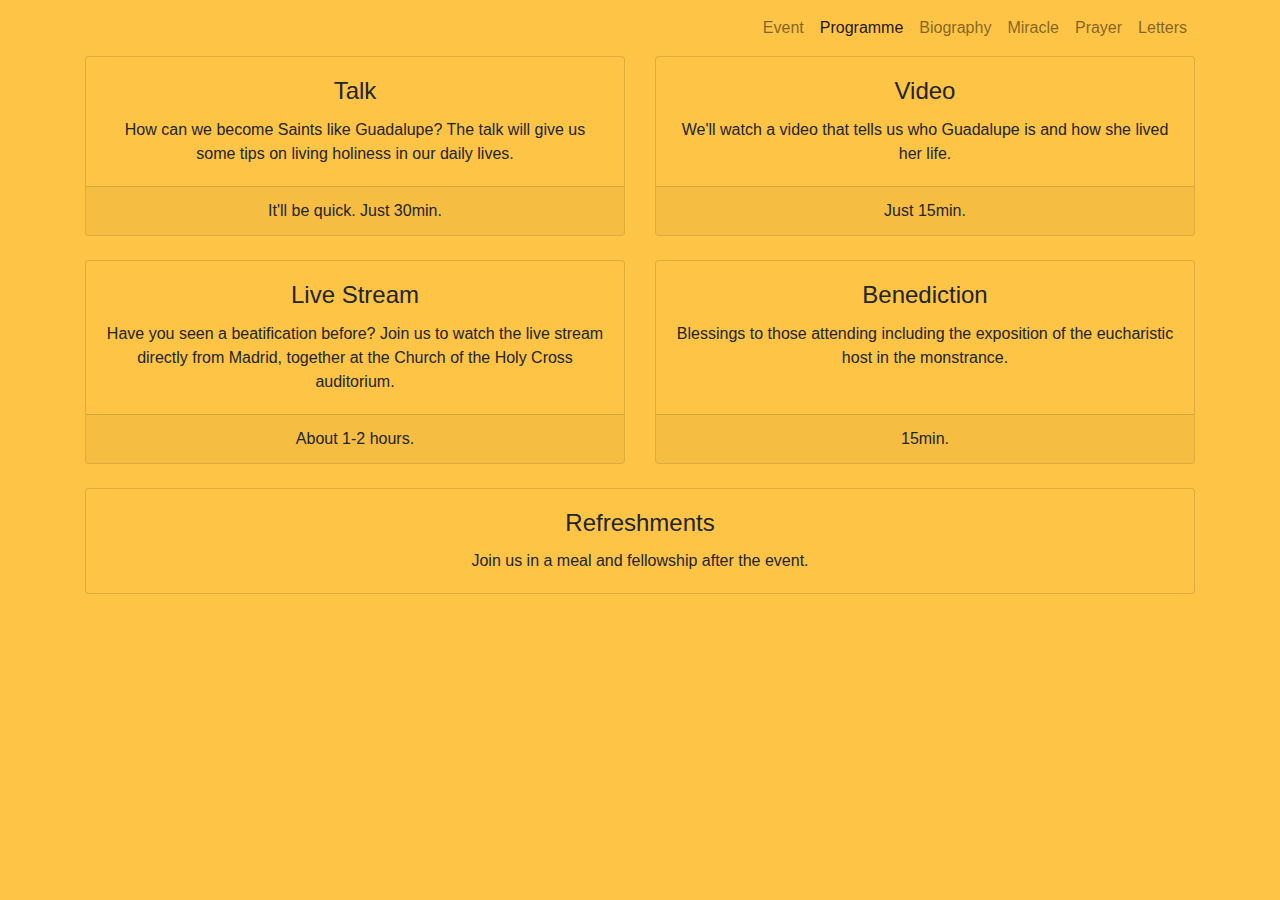
==== programme.html @ d986b493 "Update programmes" ====
<!DOCTYPE html>
<html lang="en">

<head>

    <meta charset="utf-8">
    <meta name="viewport" content="width=device-width, initial-scale=1, shrink-to-fit=no">
    <meta name="description" content="">
    <meta name="author" content="">

    <title>The Beatification of Guadalupe Ortiz</title>

    <!-- Bootstrap core CSS -->
    <link href="css/bootstrap.css" rel="stylesheet">
    <link href="css/main.css" rel="stylesheet">

</head>

<body>

<!-- Navigation -->
<nav class="navbar navbar-expand-lg navbar-light static-top">
    <div class="container">
        <button class="navbar-toggler" type="button" data-toggle="collapse" data-target="#navbarResponsive" aria-controls="navbarResponsive" aria-expanded="false" aria-label="Toggle navigation">
            <span class="navbar-toggler-icon"></span>
        </button>
        <div class="collapse navbar-collapse" id="navbarResponsive">
            <ul class="navbar-nav ml-auto">
                <li class="nav-item">
                    <a class="nav-link" href="index.html">Event</a>
                </li>
                <li class="nav-item active">
                    <a class="nav-link" href="programme.html">Programme</a>
                </li>
                <li class="nav-item">
                    <a class="nav-link" href="https://opusdei.org/en-sg/article/biography-of-guadalupe-ortiz/" target="_blank">Biography</a>
                </li>
                <li class="nav-item">
                    <a class="nav-link" href="https://opusdei.org/en-us/article/cure-of-antonio-sedano-miracle-guadalupe-ortiz-de-landazuri/" target="_blank">Miracle</a>
                </li>
                <li class="nav-item">
                    <a class="nav-link" href="https://opusdei.org/en-us/article/prayer-for-guadalupes-intercession/" target="_blank">Prayer</a>
                </li>
                <li class="nav-item">
                    <a class="nav-link" href="https://opusdei.org/en-sg/article/letters-to-a-saint/" target="_blank">Letters</a>
                </li>
            </ul>
        </div>
    </div>
</nav>

<!-- Page Content -->
<div class="container">
    <!-- Page Features -->
    <div class="row text-center">
        <div class="col-lg-6 col-md-6 mb-4">
            <div class="card h-100">
                <div class="card-body">
                    <h4 class="card-title">Talk</h4>
                    <p class="card-text">How can we become Saints like Guadalupe? The talk will give us some tips on living holiness in our daily lives.</p>
                </div>
                <div class="card-footer">
                    It'll be quick. Just 30min.
                </div>
            </div>
        </div>

        <div class="col-lg-6 col-md-6 mb-4">
            <div class="card h-100">
                <div class="card-body">
                    <h4 class="card-title">Video</h4>
                    <p class="card-text">We'll watch a video that tells us who Guadalupe is and how she lived her life.</p>
                </div>
                <div class="card-footer">
                    Just 15min.
                </div>
            </div>
        </div>

        <div class="col-lg-6 col-md-6 mb-4">
            <div class="card h-100">
                <div class="card-body">
                    <h4 class="card-title">Live Stream</h4>
                    <p class="card-text">Have you seen a beatification before? Join us to watch the live stream directly from Madrid, together at the Church of the Holy Cross auditorium.</p>
                </div>
                <div class="card-footer">
                    About 1-2 hours.
                </div>
            </div>
        </div>

        <div class="col-lg-6 col-md-6 mb-4">
            <div class="card h-100">
                <div class="card-body">
                    <h4 class="card-title">Benediction</h4>
                    <p class="card-text">Blessings to those attending including the exposition of the eucharistic host in the monstrance.</p>
                </div>
                <div class="card-footer">
                    15min.
                </div>
            </div>
        </div>

        <div class="col-lg-12 col-md-12 mb-4">
            <div class="card h-100">
                <div class="card-body">
                    <h4 class="card-title">Refreshments</h4>
                    <p class="card-text">Join us in a meal and fellowship after the event.</p>
                </div>
            </div>
        </div>

    </div>
    <!-- /.row -->
</div>

<!-- Bootstrap core JavaScript -->
<script src="https://code.jquery.com/jquery-3.3.1.slim.min.js" integrity="sha384-q8i/X+965DzO0rT7abK41JStQIAqVgRVzpbzo5smXKp4YfRvH+8abtTE1Pi6jizo" crossorigin="anonymous"></script>
<script src="https://cdnjs.cloudflare.com/ajax/libs/popper.js/1.14.7/umd/popper.min.js" integrity="sha384-UO2eT0CpHqdSJQ6hJty5KVphtPhzWj9WO1clHTMGa3JDZwrnQq4sF86dIHNDz0W1" crossorigin="anonymous"></script>
<script src="https://stackpath.bootstrapcdn.com/bootstrap/4.3.1/js/bootstrap.min.js" integrity="sha384-JjSmVgyd0p3pXB1rRibZUAYoIIy6OrQ6VrjIEaFf/nJGzIxFDsf4x0xIM+B07jRM" crossorigin="anonymous"></script>

</body>

</html>
---- css/main.css ----
body {
    background: #fec446;
}

.card {
    background: #fec446;
}
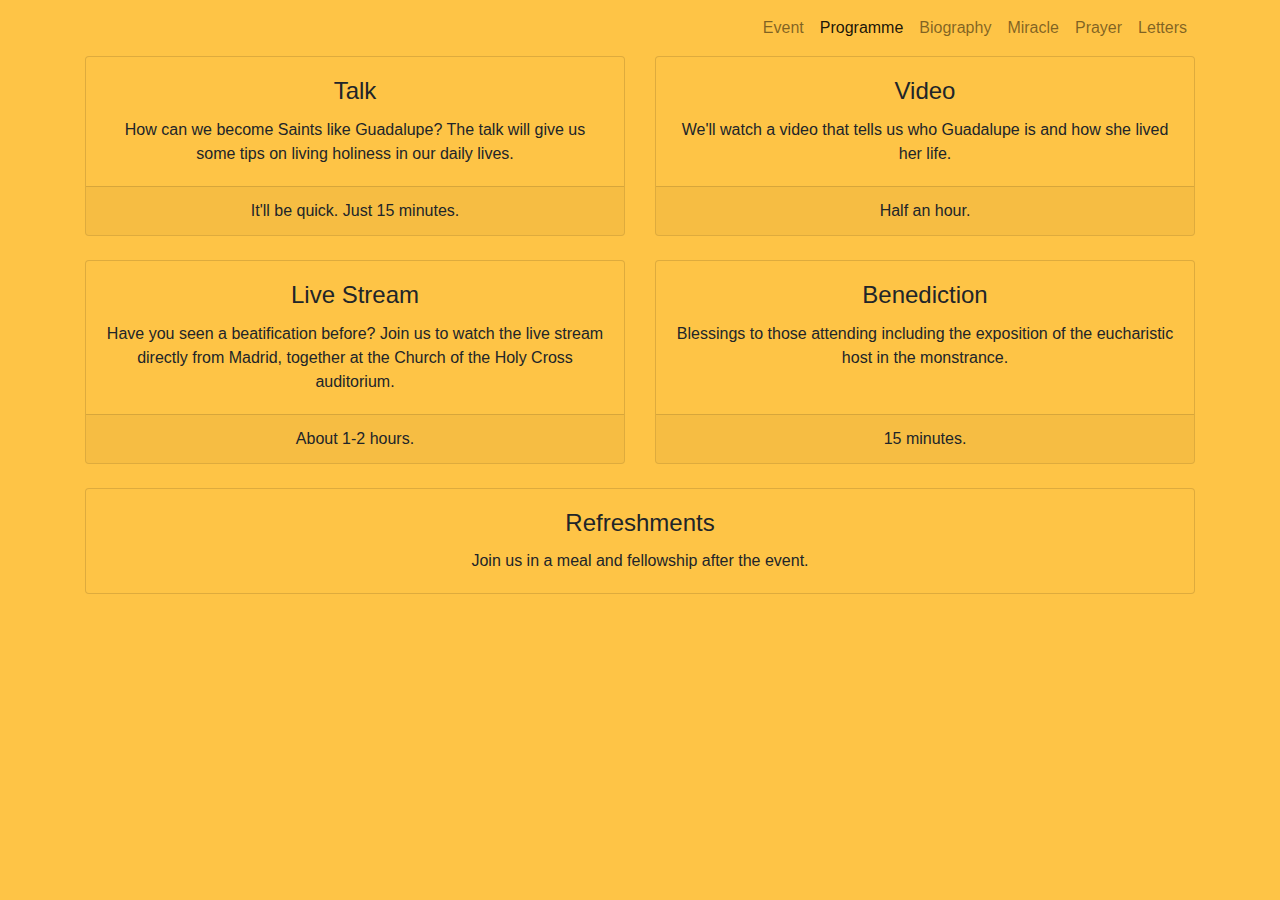
==== commit cc01febe: "Add new banner" ====
--- a/programme.html
+++ b/programme.html
@@ -60,7 +60,7 @@
                     <p class="card-text">How can we become Saints like Guadalupe? The talk will give us some tips on living holiness in our daily lives.</p>
                 </div>
                 <div class="card-footer">
-                    It'll be quick. Just 30min.
+                    It'll be quick. Just 15 minutes.
                 </div>
             </div>
         </div>
@@ -72,7 +72,7 @@
                     <p class="card-text">We'll watch a video that tells us who Guadalupe is and how she lived her life.</p>
                 </div>
                 <div class="card-footer">
-                    Just 15min.
+                    Half an hour.
                 </div>
             </div>
         </div>
@@ -96,7 +96,7 @@
                     <p class="card-text">Blessings to those attending including the exposition of the eucharistic host in the monstrance.</p>
                 </div>
                 <div class="card-footer">
-                    15min.
+                    15 minutes.
                 </div>
             </div>
         </div>
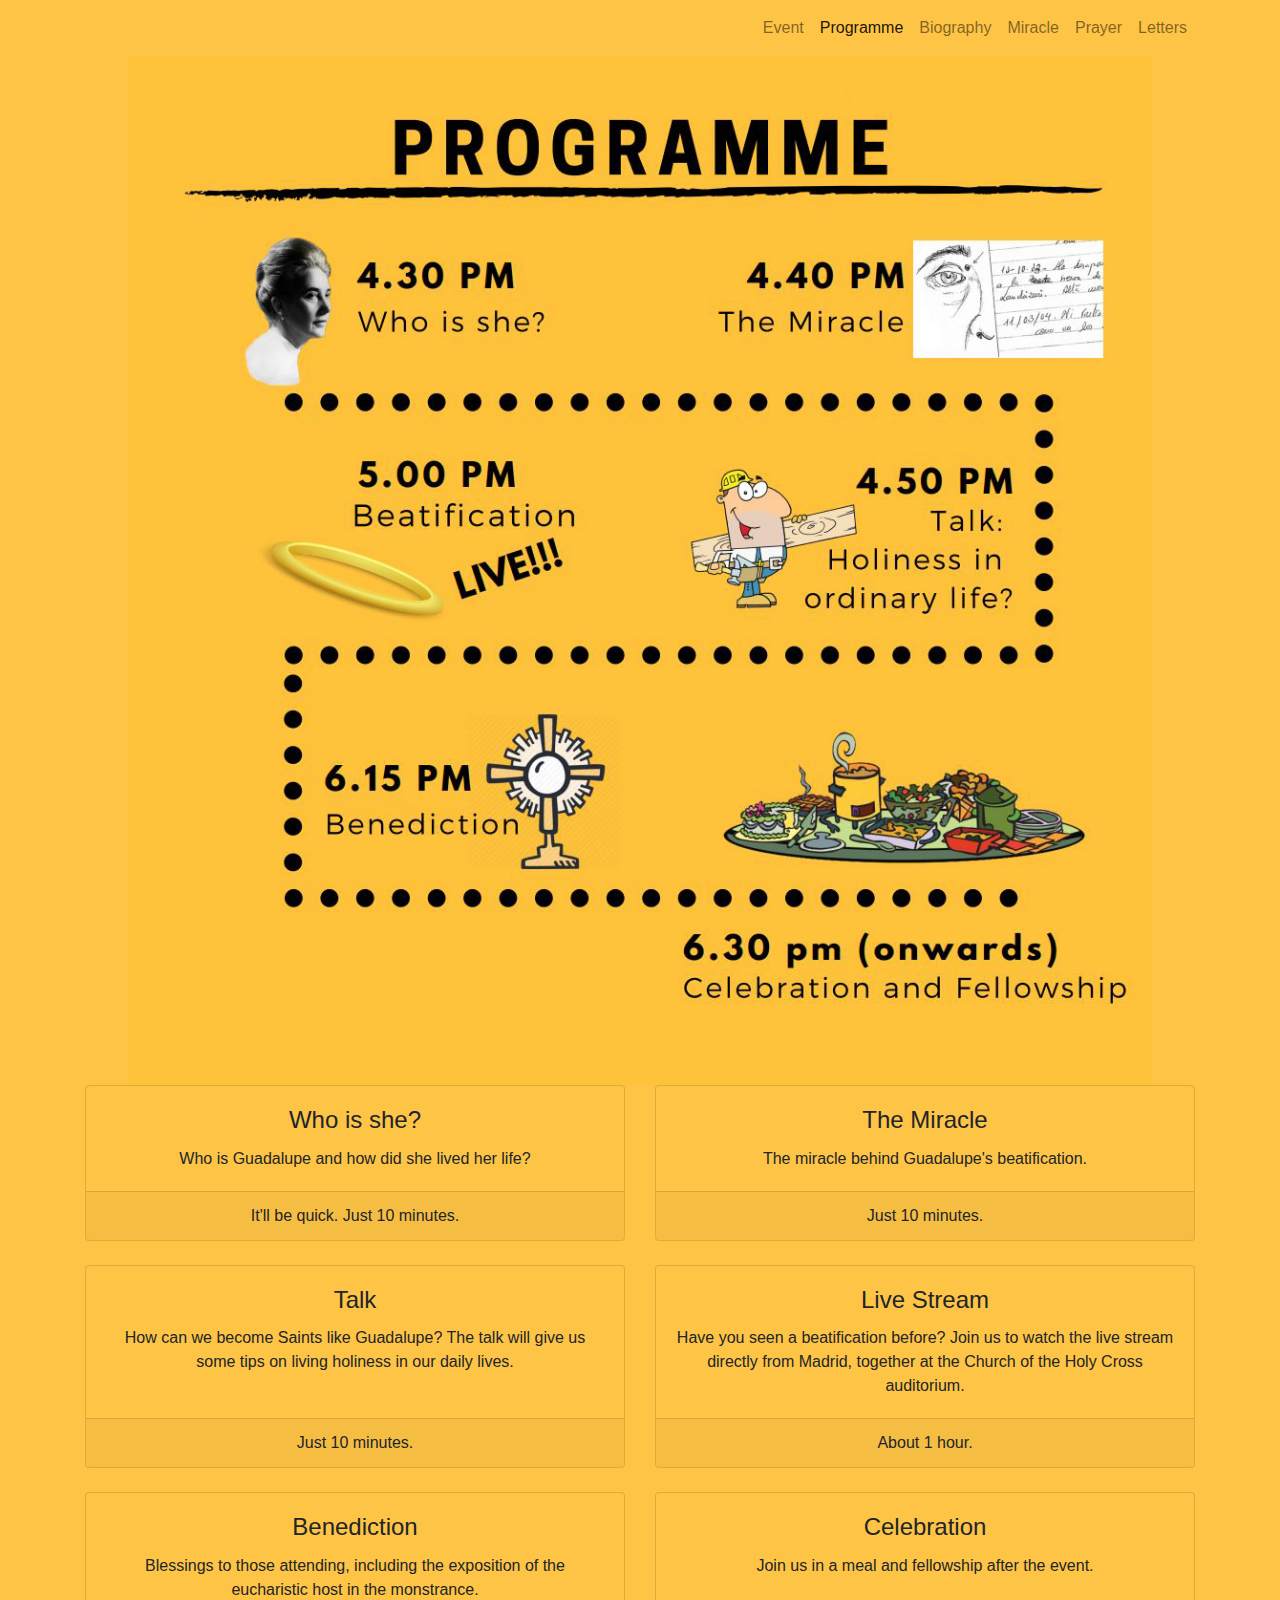
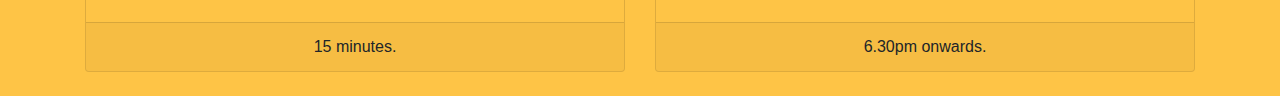
==== commit f42dd477: "Update programme" ====
--- a/programme.html
+++ b/programme.html
@@ -51,8 +51,38 @@
 
 <!-- Page Content -->
 <div class="container">
+    <div class="row">
+        <div class="col-lg-12 text-center">
+            <img src="img/programme.jpg" style="max-width: 80vw;">
+        </div>
+    </div>
+
     <!-- Page Features -->
     <div class="row text-center">
+        <div class="col-lg-6 col-md-6 mb-4">
+            <div class="card h-100">
+                <div class="card-body">
+                    <h4 class="card-title">Who is she?</h4>
+                    <p class="card-text">Who is Guadalupe and how did she lived her life?</p>
+                </div>
+                <div class="card-footer">
+                    It'll be quick. Just 10 minutes.
+                </div>
+            </div>
+        </div>
+
+        <div class="col-lg-6 col-md-6 mb-4">
+            <div class="card h-100">
+                <div class="card-body">
+                    <h4 class="card-title">The Miracle</h4>
+                    <p class="card-text">The miracle behind Guadalupe's beatification.</p>
+                </div>
+                <div class="card-footer">
+                    Just 10 minutes.
+                </div>
+            </div>
+        </div>
+
         <div class="col-lg-6 col-md-6 mb-4">
             <div class="card h-100">
                 <div class="card-body">
@@ -60,19 +90,7 @@
                     <p class="card-text">How can we become Saints like Guadalupe? The talk will give us some tips on living holiness in our daily lives.</p>
                 </div>
                 <div class="card-footer">
-                    It'll be quick. Just 15 minutes.
-                </div>
-            </div>
-        </div>
-
-        <div class="col-lg-6 col-md-6 mb-4">
-            <div class="card h-100">
-                <div class="card-body">
-                    <h4 class="card-title">Video</h4>
-                    <p class="card-text">We'll watch a video that tells us who Guadalupe is and how she lived her life.</p>
-                </div>
-                <div class="card-footer">
-                    Half an hour.
+                    Just 10 minutes.
                 </div>
             </div>
         </div>
@@ -84,7 +102,7 @@
                     <p class="card-text">Have you seen a beatification before? Join us to watch the live stream directly from Madrid, together at the Church of the Holy Cross auditorium.</p>
                 </div>
                 <div class="card-footer">
-                    About 1-2 hours.
+                    About 1 hour.
                 </div>
             </div>
         </div>
@@ -93,7 +111,7 @@
             <div class="card h-100">
                 <div class="card-body">
                     <h4 class="card-title">Benediction</h4>
-                    <p class="card-text">Blessings to those attending including the exposition of the eucharistic host in the monstrance.</p>
+                    <p class="card-text">Blessings to those attending, including the exposition of the eucharistic host in the monstrance.</p>
                 </div>
                 <div class="card-footer">
                     15 minutes.
@@ -101,11 +119,14 @@
             </div>
         </div>
 
-        <div class="col-lg-12 col-md-12 mb-4">
+        <div class="col-lg-6 col-md-6 mb-4">
             <div class="card h-100">
                 <div class="card-body">
-                    <h4 class="card-title">Refreshments</h4>
+                    <h4 class="card-title">Celebration</h4>
                     <p class="card-text">Join us in a meal and fellowship after the event.</p>
+                </div>
+                <div class="card-footer">
+                    6.30pm onwards.
                 </div>
             </div>
         </div>
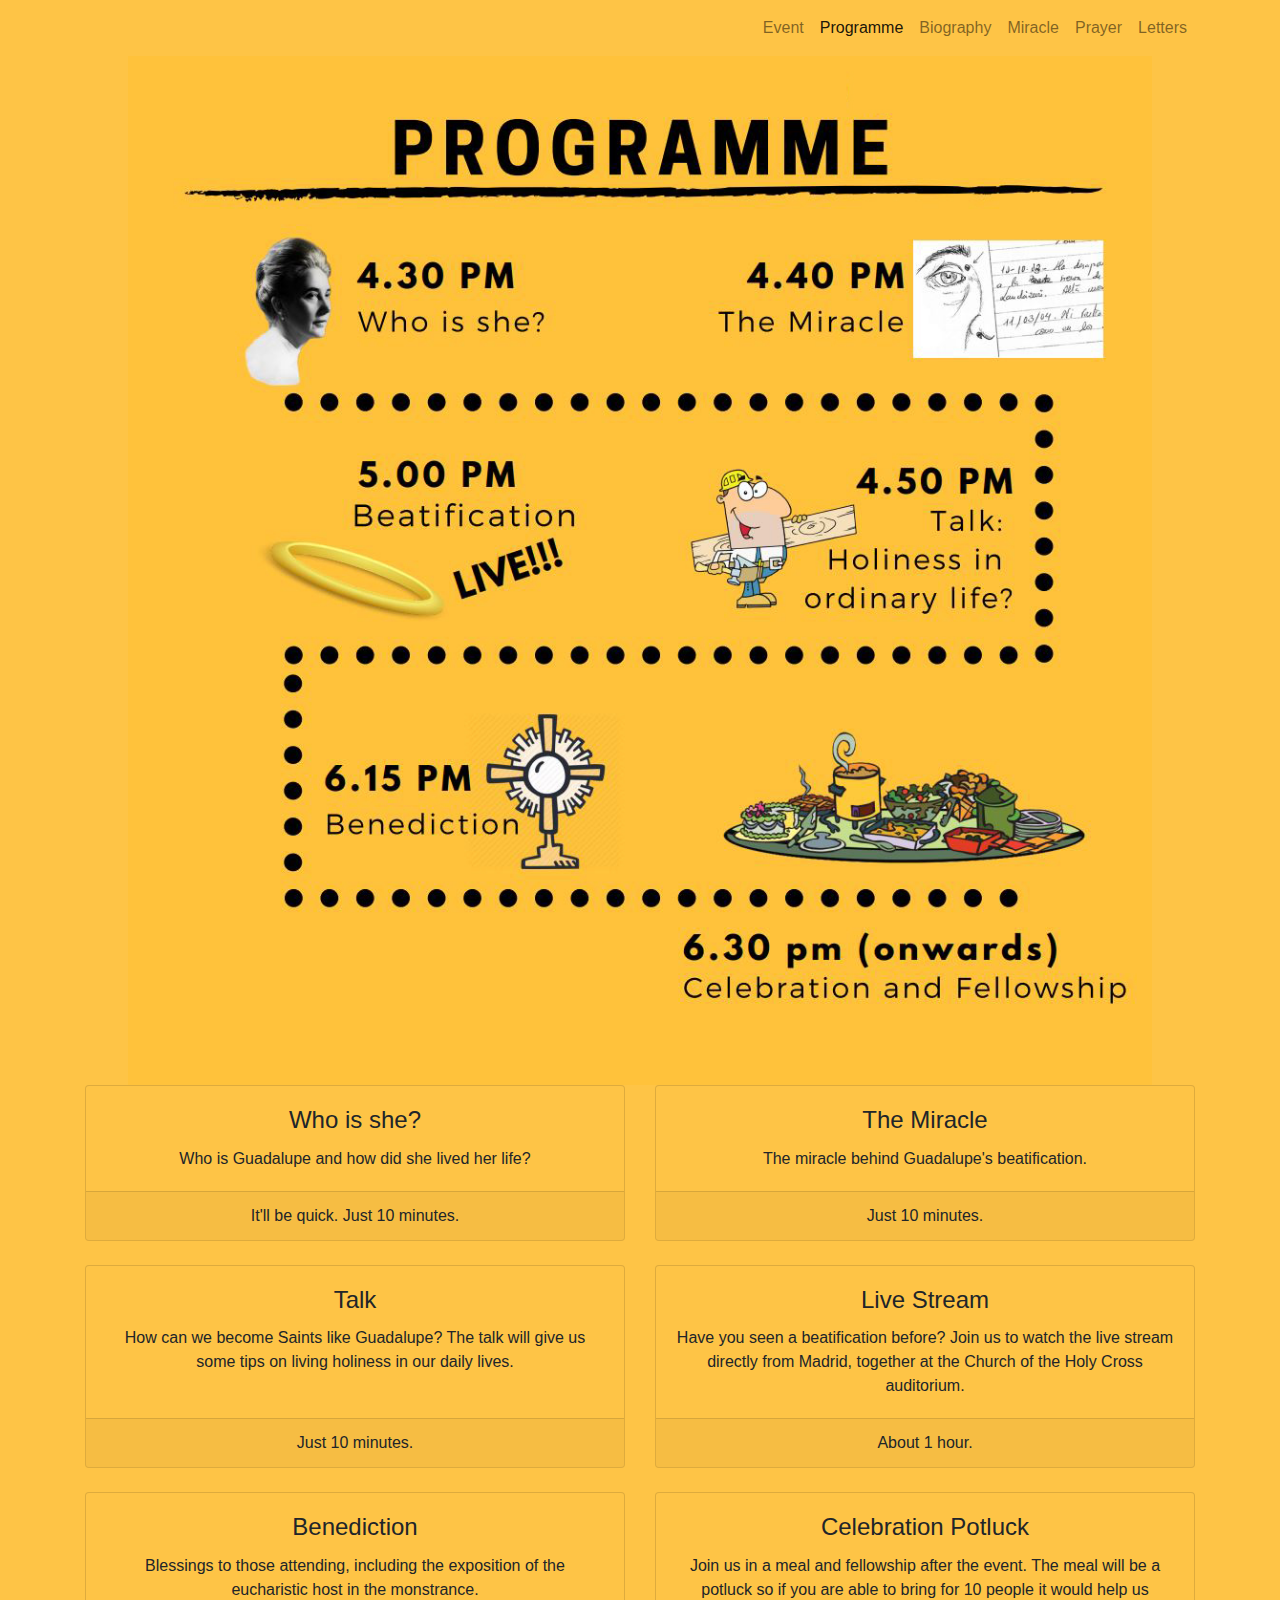
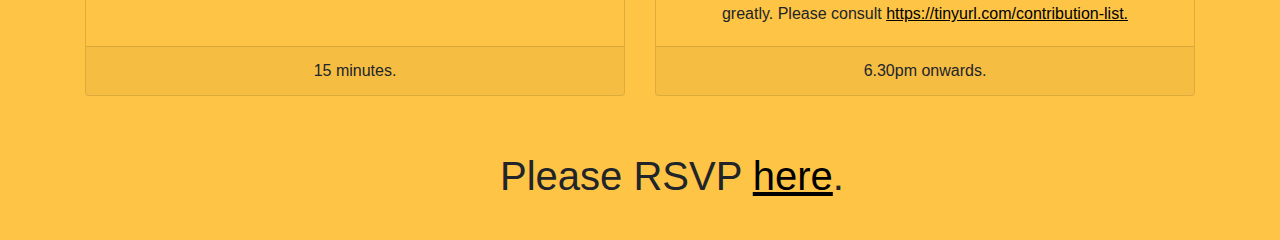
==== commit 43a34fb5: "Add rsvp link." ====
--- a/programme.html
+++ b/programme.html
@@ -122,8 +122,8 @@
         <div class="col-lg-6 col-md-6 mb-4">
             <div class="card h-100">
                 <div class="card-body">
-                    <h4 class="card-title">Celebration</h4>
-                    <p class="card-text">Join us in a meal and fellowship after the event.</p>
+                    <h4 class="card-title">Celebration Potluck</h4>
+                    <p class="card-text">Join us in a meal and fellowship after the event. The meal will be a potluck so if you are able to bring for 10 people it would help us greatly. Please consult <a href="https://tinyurl.com/contribution-list" target="_blank" style="color: #000; text-decoration: underline;">https://tinyurl.com/contribution-list.</a></p>
                 </div>
                 <div class="card-footer">
                     6.30pm onwards.
@@ -133,6 +133,12 @@
 
     </div>
     <!-- /.row -->
+
+    <div class="row">
+        <div class="col-lg-12 text-center" style="margin: 2rem;">
+            <h1>Please RSVP <a href="http://tinyurl.com/beat-rsvp" target="_blank" style="color: #000; text-decoration: underline;">here</a>.</h1>
+        </div>
+    </div>
 </div>
 
 <!-- Bootstrap core JavaScript -->
